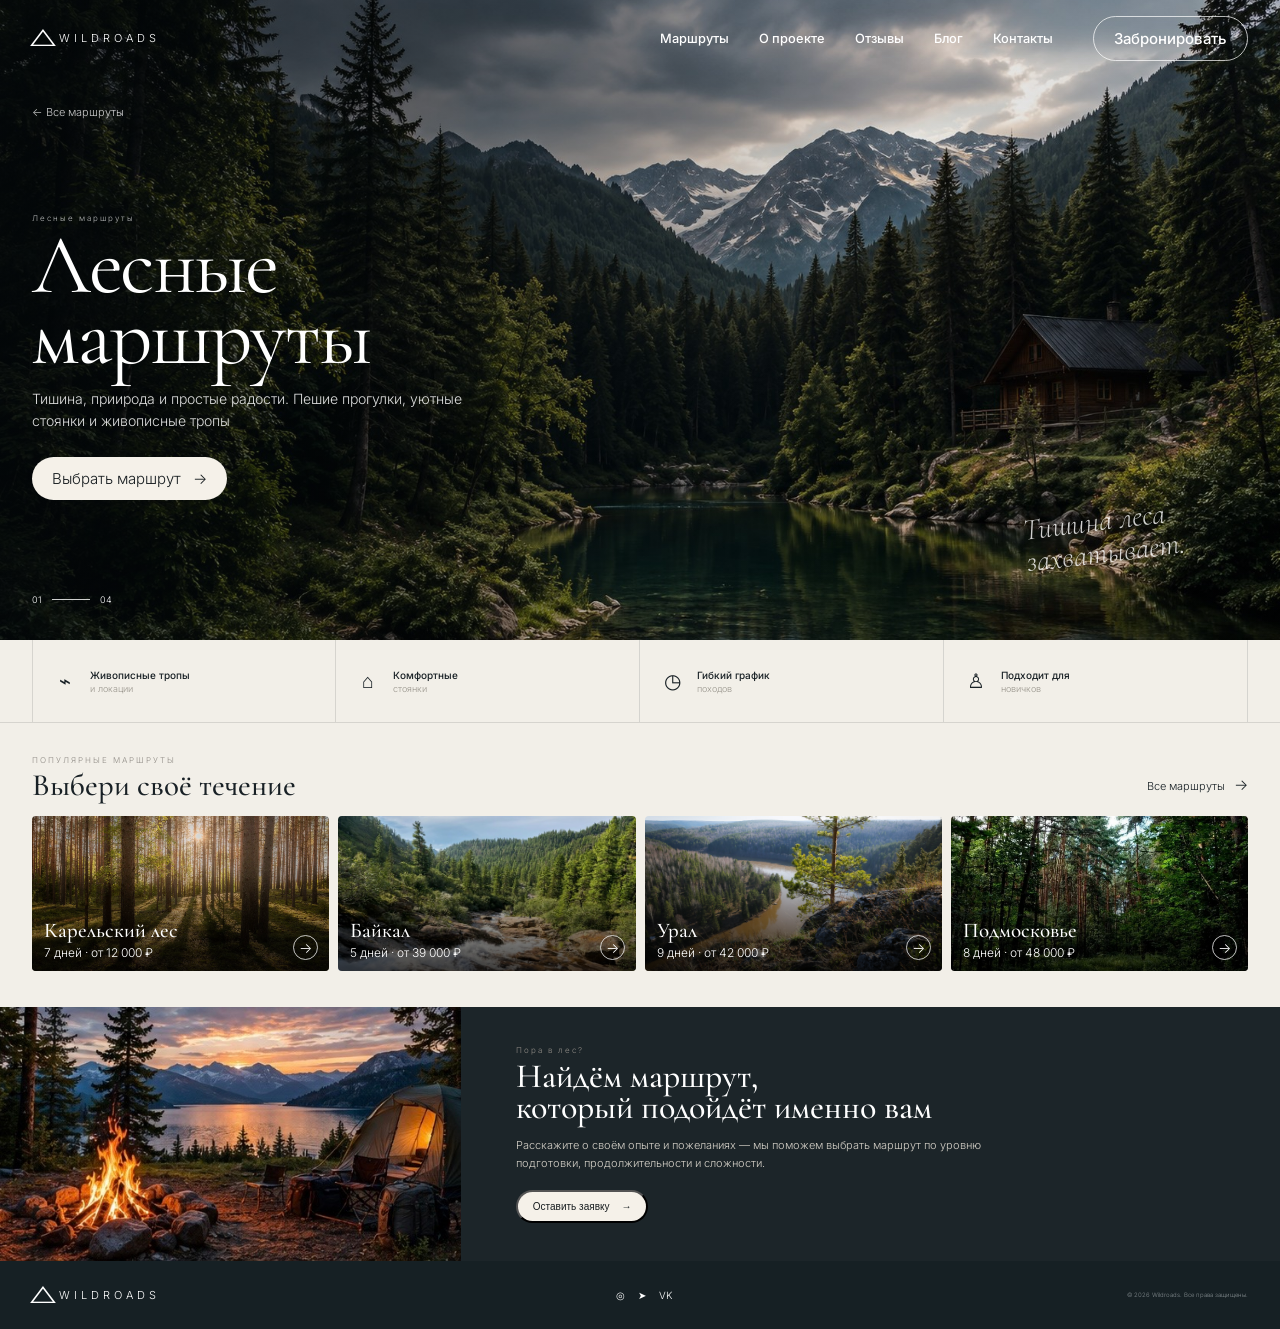
==== forest.html @ 6bbbd71a "Первый коммит" ====
<!DOCTYPE html>
<html lang="ru">
    <head>
        <meta charset="UTF-8">
        <meta name="viewport" content="width=device-width, initial-scale=1.0">
        <meta name="description" content="WILDROADS — Лесные маршруты.">
        <title>Лесные маршруты — WILDROADS</title>
        <link rel="preconnect" href="https://fonts.googleapis.com">
        <link rel="preconnect" href="https://fonts.gstatic.com" crossorigin>
        <link href="https://fonts.googleapis.com/css2?family=Cormorant+Garamond:wght@400;500;600&family=Inter:wght@300;400;500&display=swap" rel="stylesheet">
        <link rel="stylesheet" href="style.css">
        <link rel="stylesheet" href="route.css">
    </head>
    <body>
        <header class="header">
            <div class="container header__inner">
                <a href="index.html" class="logo"><span class="logo__mark">△</span><span>WILDROADS</span></a>
                <nav class="nav">
                    <a href="index.html#routes">Маршруты</a>
                    <a href="index.html#about">О проекте</a>
                    <a href="index.html#reviews">Отзывы</a>
                    <a href="index.html#blog">Блог</a>
                    <a href="index.html#contacts">Контакты</a>
                </nav>
                <a class="button button--outline header__button" href="#booking">Забронировать</a>
                <button class="menu-button" type="button" aria-label="Открыть меню">
                    <span></span>
                    <span></span>
                    <span></span>
                </button>
            </div>
        </header>
        <main>
            <section class="mountain-hero">
                <div class="forest-hero__image"></div>
                <div class="mountain-hero__overlay"></div>
                <div class="container mountain-hero__content">
                    <a class="mountain-back" href="index.html#routes">← Все маршруты </a>
                    <div class="mountain-hero__text">
                        <p class="label mountain-label">Лесные маршруты</p>
                        <h1>Лесные<br>маршруты</h1>
                        <p class="mountain-hero__lead">Тишина, приирода и простые радости. Пешие прогулки, уютные стоянки и живописные тропы</p>
                        <a class="button button--light" href="#routes">Выбрать маршрут<span>→</span></a>
                    </div>
                    <div class="mountain-hero__counter">
                        <span>01</span>
                        <i></i>
                        <span>04</span>
                    </div>
                    <div class="mountain-hero__quote">
                        Тишина леса<br>захватывает.
                    </div>
                </div>
            </section>
            <section class="mountain-advantages">
                <div class="container mountain-advantages__grid">
                    <div class="mountain-advantage">
                        <strong>⌁</strong>
                        <div>
                            <b>Живописные тропы</b>
                            <span>и локации</span>
                        </div>
                    </div>
                    <div class="mountain-advantage">
                        <strong>⌂</strong>
                        <div>
                            <b>Комфортные</b>
                            <span>стоянки</span>
                        </div>
                    </div>
                    <div class="mountain-advantage">
                        <strong>◷</strong>
                        <div>
                            <b>Гибкий график</b>
                            <span>походов</span>
                        </div>
                    </div>
                    <div class="mountain-advantage">
                        <strong>♙</strong>
                        <div>
                            <b>Подходит для</b>
                            <span>новичков</span>
                        </div>
                    </div>
                </div>
            </section>
            <section class="section mountain-routes" id="routes">
                <div class="container">
                    <div class="section-head">
                        <div>
                            <p class="label">ПОПУЛЯРНЫЕ МАРШРУТЫ</p>
                            <h2>Выбери своё течение</h2>
                        </div>
                        <a class="text-link" href="index.html#routes"> Все маршруты <span>→</span></a>
                    </div>
                    <div class="mountain-route-grid">
                        <article class="mountain-route-card">
                            <img src="images/kareliaforest.jpg" alt="Карельский лес">
                            <span class="mountain-route-card__shade"></span>
                            <div>
                                <h3>Карельский лес</h3>
                                <p>7 дней · от 12 000 ₽</p>
                            </div>
                            <span class="circle-arrow">→</span>
                        </article>
                        <article class="mountain-route-card">
                            <img src="images/baikal.jpg" alt="Байкал">
                            <span class="mountain-route-card__shade"></span>
                            <div>
                                <h3>Байкал</h3>
                                <p>5 дней · от 39 000 ₽</p>
                            </div>
                            <span class="circle-arrow">→</span>
                        </article>
                        <article class="mountain-route-card">
                            <img src="images/ural.jpg" alt="Урал">
                            <span class="mountain-route-card__shade"></span>
                            <div>
                                <h3>Урал</h3>
                                <p>9 дней · от 42 000 ₽</p>
                            </div>
                            <span class="circle-arrow">→</span>
                        </article>
                        <article class="mountain-route-card">
                            <img src="images/moscow.jpg" alt="Подмосковье">
                            <span class="mountain-route-card__shade"></span>
                            <div>
                                <h3>Подмосковье</h3>
                                <p>8 дней · от 48 000 ₽</p>
                            </div>
                            <span class="circle-arrow">→</span>
                        </article>
                    </div>
                </div>
            </section>
            <section class="mountain-cta" id="booking">
                <div class="mountain-cta__image"></div>
                <div class="mountain-cta__content">
                    <p class="label">Пора в лес?</p>
                    <h2>Найдём маршрут,<br>который подойдёт именно вам</h2>
                    <p>Расскажите о своём опыте и пожеланиях — мы поможем выбрать маршрут по уровню подготовки, продолжительности и сложности.</p>
                    <button class="button button--light" type="button" id="open-booking">Оставить заявку<span>→</span></button>
                </div>
            </section>
        </main>
        <div class="modal" id="general-modal">
            <div class="modal__content">
                <button class="modal__close" type="button" aria-label="Закрыть">×</button>
                <p class="label">ОСТАВИТЬ ЗАЯВКУ</p>
                <h2>Расскажите о своих планах</h2>
                <form id="general-form">
                    <label>
                        Ваше имя
                        <input
                            type="text"
                            name="name"
                            placeholder="Имя"
                            required
                        >
                    </label>
                    <label>
                        Телефон
                        <input
                            type="tel"
                            name="phone"
                            placeholder="+7 (___) ___-__-__"
                            required
                        >
                    </label>
                    <label>
                        Маршрут
                        <select name="route" required>
                            <option value="">Выберите маршрут</option>
                            <option value="Карельский лес">Карельский лес</option>
                            <option value="Байкал">Байкал</option>
                            <option value="Урал">Урал</option>
                            <option value="Подмосковье">Подмосковье</option>
                        </select>
                    </label>
                    <button class="button button--dark" type="submit">Отправить заявку<span>→</span></button>
                </form>
            </div>
        </div>
        <div class="modal" id="route-modal">
            <div class="modal__content">
                <button class="modal__close" type="button" aria-label="Закрыть">×</button>
                <p class="label">ЗАЯВКА НА МАРШРУТ</p>
                <h2 id="route-form-title">Карельский лес</h2>
                <form id="route-form">
                    <input type="hidden" name="route" id="route-value">
                    <label>
                        Ваше имя
                        <input
                            type="text"
                            name="name"
                            placeholder="Имя"
                            required
                        >
                    </label>
                    <label>
                        Телефон
                        <input
                            type="tel"
                            name="phone"
                            placeholder="+7 (___) ___-__-__"
                            required
                        >
                    </label>
                    <button class="button button--dark" type="submit">Отправить заявку<span>→</span></button>
                </form>
            </div>
        </div>
        <footer class="footer" id="contacts">
            <div class="container footer__inner">
                <a href="index.html#top" class="logo"><span class="logo__mark">△</span><span>WILDROADS</span></a>
                <div class="socials">
                    <span>◎</span>
                    <span>➤</span>
                    <span>VK</span>
                </div>
                <small>© 2026 Wildroads. Все права защищены.</small>
            </div>
        </footer>
        <script src="script.js"></script>
    </body>
</html>
---- style.css ----
:root{
    --ink: #182025;
    --cream: #f2efe8;
    --white: #f7f4ed;
    --muted: #9a968d;
    --line: rgba(255,255,255,.17);
    --dark-line: rgba(24,32,37,.13);
    --container: 1600px;
}
*{box-sizing: border-box}
html{
    scroll-behavior: smooth;
}
body{
    margin:0;
    background:#101416;
    color: var(--ink);
    font-family: "Inter", sans-serif;
    font-weight: 300;
    max-width: 1800px;
    opacity: 0;
    transition: opacity 0.3s ease;
}
body.page-loaded{
    opacity: 1;
}
body.page-leaving {
    opacity: 0;
}
a{
    text-decoration: none; 
    color: inherit;
}
img{
    display: block; 
    width: 100%;
}
.container{
    width: min(calc(100% - 64px), var(--container)); 
    margin: auto
}
.header{
    position: absolute;
    z-index: 5;
    top: 0; left: 0; right: 0;
    color: #fff;
}
.header__inner{
    min-height: 76px;
    display: flex;
    align-items: center;
    gap: 40px;
}
.logo{
    display: flex;
    align-items: center;
    gap: 10px;
    color: #fff;
    font-size: 11px;
    letter-spacing: 4px;
    white-space: nowrap;
}
.logo__mark{
    font-size: 22px;
    letter-spacing: -5px;
    transform: scaleX(1.3);
}
.nav{
    display: flex; 
    gap: 30px; 
    margin-left: auto
}
.nav a{
    font-size: clamp(11px, 1vw, 14px); 
    transition: opacity .2s; 
    font-weight: 500;
}
.nav a:hover:hover{
    opacity: .65
}
.button{
    display: inline-flex;
    align-items: center;
    justify-content: center;
    gap: 12px;
    border-radius: 30px;
    padding: 12px 20px;
    font-size: 15px;
    transition: transform .2s, background .2s;
}
.button:hover{
    transform: translateY(-2px)
}
.button--outline{
    border: 1px solid rgba(255,255,255,.7); 
    color: #fff; 
    font-weight: 500;
}
.button--light{
    background: #f5f1e9; 
    color: #171d20
}
.menu-button{
    display: none; 
    background: none; 
    border: 0; 
    padding: 8px
}
.menu-button span{
    display: block; 
    width: 18px; 
    height: 1px; 
    background: #fff; 
    margin: 4px
}
.hero{
    position: relative;
    min-height: 640px;
    color: #fff;
    overflow: hidden;
}
.hero__image{
    position: absolute; inset: 0;
    background:url("images/hero.jpg") center/cover no-repeat;
    transform: scale(1.01);
}
.hero__overlay{
    position: absolute; inset: 0;
    background: linear-gradient(90deg,rgba(4,9,12,.6),rgba(4,9,12,.05) 68%,rgba(4,9,12,.12));
}
.hero__content{
    position: relative;
    z-index: 1;
    min-height: 640px;
    padding-top: 190px;
    padding-bottom: 35px;
    display: flex;
    flex-direction: column;
    align-items: flex-start;
}
.eyebrow{
    font-size: 8px; 
    letter-spacing: 4px; 
    opacity: .7; 
    margin: 0 0 18px
}
.hero h1{
    margin: 0 0 16px;
    font-family: "Cormorant Garamond", serif;
    font-size: clamp(54px,5.5vw,84px);
    font-weight: 400;
    line-height: .84;
    letter-spacing: -2px;
}
.hero__lead{
    font-size: clamp(12px, 1.1vw, 16px); 
    line-height: 1.55; 
    margin: 0 0 25px
}
.hero__counter{
    display: flex;
    align-items: center; 
    gap: 10px; 
    margin-top: auto; 
    font-size: 9px
}
.hero__counter i{
    width: 38px; 
    height: 1px; 
    background: #fff; 
    display: block; 
    opacity: .8
}
.hero__quote{
    position: absolute;
    right: 65px;
    bottom: 72px;
    font-family: "Cormorant Garamond", serif;
    font-size: 30px;
    font-style: italic;
    opacity: .8;
    transform: rotate(-7deg);
}
.section{
    background: var(--cream); 
    padding: 24px 0 25px
}
.section-head{
    display: flex; 
    align-items: flex-end; 
    justify-content: space-between; 
    margin-bottom: 17px
}
.label{
    margin: 0 0 7px; 
    color: #918d87; 
    font-size: 8px; 
    letter-spacing: 2px
}
h2{
    font-family: "Cormorant Garamond", serif; 
    font-size:31px; 
    line-height: .88; 
    font-weight: 500; 
    margin: 0
}
.text-link{
    font-size: 11px;
    padding-bottom: 5px
}
.text-link span{
    font-size: 15px; 
    margin-left: 6px
}
.route-grid{
    display: grid; 
    grid-template-columns: repeat(4,1fr); 
    gap: 9px
}
.route-card{
    position: relative;
    min-height: 130px;
    overflow: hidden;
    border-radius: 4px;
    color: #fff;
}
.route-card img{
    position: absolute; 
    inset: 0; 
    height: 100%; 
    object-fit: cover
}
.route-card__shade{
    position: absolute; 
    inset: 0; 
    background: linear-gradient(0deg,rgba(0,0,0,.72), transparent 65%)
}
.route-card>div{
    position: absolute; 
    left: 12px; 
    bottom: 11px
}
.route-card h3{
    font-family: "Cormorant Garamond", serif; 
    font-size: clamp(14px, 2vw, 20px); 
    font-weight: 500; 
    margin: 0 0 2px
}
.route-card p{
    font-size: 12px; 
    margin: 0
}
.circle-arrow{
    position: absolute; 
    right: 11px; 
    bottom: 11px;
    width: 25px; 
    height: 25px; 
    border: 1px solid rgba(255,255,255,.75);
    border-radius: 50%;
    display: grid; 
    place-items: center; 
    font-size:14px;
}
.route-card:hover .circle-arrow{
    background: #fff; 
    color: #1c2528
}
.about{
    display: grid;
    grid-template-columns: 29% 39% 32%;
    min-height: 205px;
    color: #fff;
    background: #1c2529;
}
.about__image{
    background:url("images/about.jpg") center/cover
}
.about__content{
    padding: 31px 44px
}
.about__content h2{
    color: #fff; 
    margin-bottom: 13px
}
.about__content>p:not(.label){
    font-size: 11px; 
    line-height: 1.55; 
    color: #d4d0c7; 
    margin: 0 10px 14px 0; 
    max-width: 430px
}
.about__content .button{
    padding: 8px 14px; 
    font-size: 10px
}
.stats{
    border-left: 1px solid var(--line); 
    padding: 30px 38px; 
    display: flex; 
    flex-direction: column; 
    justify-content: center; 
    gap: 18px
}
.stats>div{
    display: grid; 
    grid-template-columns: 26px 1fr; 
    column-gap: 5px; 
    align-items: center
}
.stats strong{
    font-size: 22px; 
    font-weight: 300; 
    grid-row: span 2
}
.stats b{
    font-family: "Cormorant Garamond", serif; 
    font-size:22px; 
    font-weight:400
}
.stats span{
    font-size: 9px; 
    color: #aaaeb0
}
.reviews{
    padding: 18px 0 22px
}
.section-head--reviews{
    max-width: 1200px; 
    margin: auto; 
    margin-bottom: 12px
}
.reviews-grid{
    display: grid; 
    grid-template-columns: repeat(3,1fr); 
    gap: 18px; 
    max-width: 1200px; 
    margin: auto;
}
.review{
    display: flex; 
    gap: 11px; 
    padding: 8px 7px
}
.review img{
    width: 35px; 
    height: 35px; 
    border-radius: 50%; 
    object-fit: cover
}
.review h3{
    font-size: 14px; 
    margin: 0 0 2px; 
    font-weight: 500
}
.review span{
    font-size: 11px; 
    color: #aaa59d
}
.review p{
    font-size: 12px; 
    line-height: 1.45; 
    margin: 7px 0 0; 
    color: #55534e
}
.footer{
    background: #162024; 
    color: #fff
}
.footer__inner{
    min-height: 68px; 
    display: flex; 
    align-items: center; 
    gap: 35px; 
    justify-content: space-between
}
.socials{
    display: flex; 
    gap: 13px; 
    font-size: 10px
}
.footer small{
    font-size: 6px; 
    color: #858d90; 
    white-space: nowrap
}
@media(max-width:900px){
    .container{
        width: min(calc(100% - 44px),700px)
    }
    .header__inner{
        gap: 18px
    }
    .nav{
        gap: 15px
    }
    .header__button{
        display: none
    }
    .hero{
        min-height: 590px
    }
    .hero__content{
        min-height: 590px; 
        padding-top: 140px
    }
    .hero h1{
        font-size: clamp(48px,8vw,70px)
    }
    .route-grid{
        grid-template-columns: repeat(2,1fr)
    }
    .about{
        grid-template-columns: 1fr 1fr
    }
    .about__image{
        min-height: 230px
    }
    .about__content{
        padding: 30px
    }
    .stats{
        grid-column: 1/-1; 
        border-left: 0; 
        border-top: 1px solid var(--line); 
        flex-direction: row; 
        justify-content: space-around
    }
}
@media(max-width:600px){
    .container{
        width: calc(100% - 30px)
    }
    .nav,
    .header__button {
        display: none;
    }
    .menu-button {
        display: block;
        margin-left: auto;
        position: relative;
        z-index: 1001;
        cursor: pointer;
    }
    .nav.nav--open {
        position: absolute;
        top: 60px;
        left: 15px;
        right: 15px;
        display: flex;
        flex-direction: column;
        gap: 0;
        padding: 10px;
        background: rgba(22, 32, 36, .97);
        border: 1px solid rgba(255, 255, 255, .15);
        border-radius: 12px;
        z-index: 1000;
    }
    .nav.nav--open a {
        padding: 12px;
        font-size: 12px;
    }
    .header__inner{
        min-height: 60px
    }
    .hero{
        min-height: 520px
    }
    .hero__content{
        min-height: 520px; 
        padding-top: 120px
    }
    .hero h1{
        font-size: clamp(48px,14vw,66px); 
        letter-spacing: -1.5px
    }
    .hero__lead{
        font-size: 9px; 
        max-width: 230px
    }
    .hero__quote{
        display: none
    }
    .route-grid{
        grid-template-columns: 1fr; 
        gap: 7px
    }
    .section{
        padding: 20px 0
    }
    .section-head{
        align-items: flex-end
    }
    h2{
        font-size: 29px
    }
    .route-card{
        min-height: 72px
    }
    .route-card>div{
        left: 12px; 
        bottom: 9px
    }
    .route-card h3{
        font-size: 16px
    }
    .route-card p{
        font-size: 6px
    }
    .circle-arrow{
        width: 24px; 
        height: 24px; 
        right: 10px; 
        bottom: 9px
    }
    .about{
        grid-template-columns: 1fr
    }
    .about__image{
        min-height: 220px
    }
    .about__content{
        padding: 28px 22px
    }
    .stats{
        grid-column: auto; 
        display: grid; 
        grid-template-columns: repeat(3,1fr); 
        gap: 8px; 
        padding: 22px 14px
    }
    .stats>div{
        grid-template-columns: 1fr; 
        display: flex; 
        flex-direction: column; 
        align-items: flex-start
    }
    .stats strong{
        font-size: 17px
    }
    .stats b{
        font-size: 20px
    }
    .reviews-grid{
        grid-template-columns: 1fr; gap: 2px
    }
    .review{
        padding: 7px 0
    }
    .review p{
        max-width: 250px
    }
    .footer__inner{
        min-height: 100px; 
        display: grid; 
        grid-template-columns: 1fr auto; 
        gap: 15px; 
        padding: 18px 0
    }
    .footer small{
        font-size: 5px
    }
}

.route-page{
    min-height: 100vh; 
    position: relative; 
    color: #fff; 
    display: flex; 
    overflow: hidden
}
.route-page__bg{
    position: absolute; 
    inset: 0; 
    background-position: center; 
    background-size: cover
}
.route-page__overlay{
    position: absolute; 
    inset: 0; 
    background: linear-gradient(90deg,rgba(5,10,12,.72),rgba(5,10,12,.18))
}
.route-page__inner{
    position: relative; 
    z-index: 1; 
    padding-top: 60px; 
    display: flex; 
    flex-direction: column; 
    align-items: flex-start
}
.back{
    font-size: 11px; 
    margin-bottom: auto; 
    opacity: .8
}
.route-page h1{
    font: 500 clamp(55px,8vw,100px)/.85 "Cormorant Garamond", serif; 
    margin: 0 0 18px; 
    letter-spacing: -2px
}
.route-meta{
    font-size: 12px;
    margin: 0 0 22px
}
.route-desc{
    max-width: 480px; 
    font-size: 13px; 
    line-height: 1.7; 
    margin: 0 0 28px
}
---- route.css ----
.mountain-hero {
    position: relative;
    min-height: 640px;
    overflow: hidden;
    color: #fff;
}
.forest-hero__image{
    position: absolute;
    inset: 0;
    background:
        url("images/forest_hero.jpg")
        center / cover no-repeat;
    transform: scale(1.01);
}
.aurora-hero__image{
    position: absolute;
    inset: 0;
    background:
        url("images/aurora_hero.jpg")
        center / cover no-repeat;
    transform: scale(1.01);
}
.sea-hero__image{
    position: absolute;
    inset: 0;
    background:
        url("images/sea_hero.jpg")
        center / cover no-repeat;
    transform: scale(1.01);
}
.mountain-hero__image {
    position: absolute;
    inset: 0;
    background:
        url("images/mountain.jpg")
        center / cover no-repeat;
    transform: scale(1.01);
}
.mountain-hero__overlay {
    position: absolute;
    inset: 0;
    background:
        linear-gradient(
            90deg,
            rgba(4, 9, 12, .64),
            rgba(4, 9, 12, .08) 70%,
            rgba(4, 9, 12, .16)
        );
}
.mountain-hero__content {
    position: relative;
    z-index: 1;
    min-height: 640px;
    padding-top: 105px;
    padding-bottom: 35px;
    display: flex;
    flex-direction: column;
    align-items: flex-start;
}
.mountain-back {
    margin-bottom: auto;
    color: rgba(255, 255, 255, .78);
    font-size: 11px;
    transition: opacity .2s;
}
.mountain-back:hover {
    opacity: .65;
}
.mountain-hero__text {
    max-width: 510px;
}
.mountain-label {
    color: rgba(255, 255, 255, .7);
}
.mountain-hero h1 {
    margin: 0 0 17px;
    font-family: "Cormorant Garamond", serif;
    font-size: clamp(55px, 7vw, 84px);
    font-weight: 400;
    line-height: .84;
    letter-spacing: -2px;
}
.mountain-hero__lead {
    max-width: 430px;
    margin: 0 0 25px;
    color: rgba(255, 255, 255, .86);
    font-size: clamp(12px, 1.1vw, 16px);
    line-height: 1.55;
}
.mountain-hero__counter {
    display: flex;
    align-items: center;
    gap: 10px;
    margin-top: auto;
    font-size: 9px;
}
.mountain-hero__counter i {
    width: 38px;
    height: 1px;
    display: block;
    background: #fff;
    opacity: .8;
}
.mountain-hero__quote {
    position: absolute;
    right: 65px;
    bottom: 72px;
    font-family: "Cormorant Garamond", serif;
    font-size: 30px;
    font-style: italic;
    line-height: 1.05;
    opacity: .8;
    transform: rotate(-7deg);
}
.mountain-advantages {
    background: var(--cream);
    border-bottom: 1px solid var(--dark-line);
}
.mountain-advantages__grid {
    display: grid;
    grid-template-columns: repeat(4, 1fr);
}
.mountain-advantage {
    min-height: 82px;
    display: flex;
    align-items: center;
    gap: 13px;
    padding: 14px 20px;
    border-right: 1px solid var(--dark-line);
}
.mountain-advantage:first-child {
    border-left: 1px solid var(--dark-line);
}
.mountain-advantage > strong {
    width: 24px;
    font-size: 20px;
    font-weight: 300;
    text-align: center;
}
.mountain-advantage b,
.mountain-advantage span {
    display: block;
}
.mountain-advantage b {
    font-size: 10px;
    font-weight: 500;
}
.mountain-advantage span {
    margin-top: 2px;
    color: var(--muted);
    font-size: 9px;
}
.mountain-routes {
    padding-top: 32px;
    padding-bottom: 36px;
}
.mountain-route-grid {
    display: grid;
    grid-template-columns: repeat(4, 1fr);
    gap: 9px;
}
.mountain-route-card {
    position: relative;
    min-height: 155px;
    overflow: hidden;
    border-radius: 4px;
    color: #fff;
}
.mountain-route-card img {
    position: absolute;
    inset: 0;
    width: 100%;
    height: 100%;
    object-fit: cover;
    transition: transform .45s ease;
}
.mountain-route-card:hover img {
    transform: scale(1.04);
}
.mountain-route-card__shade {
    position: absolute;
    inset: 0;
    background:
        linear-gradient(
            0deg,
            rgba(0, 0, 0, .74),
            transparent 67%
        );
}
.mountain-route-card > div {
    position: absolute;
    left: 12px;
    bottom: 11px;
}
.mountain-route-card h3 {
    margin: 0 0 2px;
    font-family: "Cormorant Garamond", serif;
    font-size: clamp(15px, 2vw, 21px);
    font-weight: 500;
}
.mountain-route-card p {
    margin: 0;
    font-size: 12px;
}
.mountain-route-card .circle-arrow {
    transition:
        background .2s,
        color .2s;
}
.mountain-route-card:hover .circle-arrow {
    background: #fff;
    color: #1c2528;
}
.mountain-cta {
    display: grid;
    grid-template-columns: 36% 64%;
    min-height: 250px;
    color: #fff;
    background: #1c2529;
}
.mountain-cta__image {
    min-height: 250px;
    background:
        url("images/about.jpg")
        center / cover no-repeat;
}
.sea-cta__image {
    min-height: 250px;
    background:
        url("images/about.jpg")
        center / cover no-repeat;
}
.forest-cta__image {
    min-height: 250px;
    background:
        url("images/about.jpg")
        center / cover no-repeat;
}
.aurora-cta__image {
    min-height: 250px;
    background:
        url("images/about.jpg")
        center / cover no-repeat;
}
.mountain-cta__content {
    padding: 38px 55px;
}
.mountain-cta__content h2 {
    margin-bottom: 14px;
    color: #fff;
    font-size: 34px;
    line-height: .9;
}
.mountain-cta__content > p:not(.label) {
    max-width: 500px;
    margin: 0 0 18px;
    color: #d4d0c7;
    font-size: 11px;
    line-height: 1.55;
}
.mountain-cta__content .button {
    padding: 9px 15px;
    font-size: 10px;
}
@media (max-width: 900px) {
    .mountain-hero {
        min-height: 590px;
    }
    .mountain-hero__content {
        min-height: 590px;
        padding-top: 95px;
    }
    .mountain-hero h1 {
        font-size: clamp(48px, 8vw, 70px);
    }
    .mountain-advantages__grid {
        grid-template-columns: repeat(2, 1fr);
    }
    .mountain-advantage:nth-child(3) {
        border-left: 1px solid var(--dark-line);
    }
    .mountain-route-grid {
        grid-template-columns: repeat(2, 1fr);
    }
    .mountain-route-card {
        min-height: 180px;
    }
    .mountain-cta {
        grid-template-columns: 1fr 1fr;
    }
    .mountain-cta__content {
        padding: 30px;
    }
}
@media (max-width: 600px) {
    .mountain-hero {
        min-height: 520px;
    }
    .mountain-hero__content {
        min-height: 520px;
        padding-top: 90px;
    }
    .mountain-hero h1 {
        font-size: clamp(48px, 14vw, 66px);
        letter-spacing: -1.5px;
    }
    .mountain-hero__lead {
        max-width: 260px;
        font-size: 9px;
    }
    .mountain-hero__quote {
        display: none;
    }
    .mountain-advantages__grid {
        grid-template-columns: 1fr 1fr;
    }
    .mountain-advantage {
        min-height: 70px;
        padding: 10px 8px;
        gap: 8px;
    }
    .mountain-advantage > strong {
        font-size: 16px;
    }
    .mountain-advantage b,
    .mountain-advantage span {
        font-size: 8px;
    }
    .mountain-routes {
        padding-top: 20px;
        padding-bottom: 20px;
    }
    .mountain-route-grid {
        grid-template-columns: 1fr;
        gap: 7px;
    }
    .mountain-route-card {
        min-height: 100px;
    }
    .mountain-route-card h3 {
        font-size: 16px;
    }
    .mountain-route-card p {
        font-size: 8px;
    }
    .mountain-cta {
        grid-template-columns: 1fr;
    }
    .mountain-cta__image {
        min-height: 220px;
    }
    .mountain-cta__content {
        padding: 28px 22px;
    }
    .mountain-cta__content h2 {
        font-size: 29px;
    }
    .modal {
        padding: 15px;
    }
    .modal__content {
        padding: 30px 22px;
    }
    .modal__content h2 {
        font-size: 32px;
    }
}
@media (max-width: 390px) {
    .mountain-advantages__grid {
        grid-template-columns: 1fr;
    }
    .mountain-advantage,
    .mountain-advantage:nth-child(3) {
        border-left: 0;
    }
    .mountain-advantage {
        border-right: 0;
        border-bottom: 1px solid var(--dark-line);
    }
}
.modal {
    position: fixed;
    inset: 0;
    z-index: 1000;
    display: none;
    align-items: center;
    justify-content: center;
    padding: 20px;
    background: rgba(8, 13, 15, .65);
    backdrop-filter: blur(8px);
}
.modal.is-open {
    display: flex;
}
.modal__content {
    position: relative;
    width: min(100%, 470px);
    padding: 40px;
    border-radius: 8px;
    background: var(--cream);
    color: var(--dark);
    box-shadow: 0 25px 80px rgba(0, 0, 0, .3);
}
.modal__close {
    position: absolute;
    top: 14px;
    right: 16px;
    width: 32px;
    height: 32px;
    border: 0;
    background: transparent;
    color: var(--dark);
    font-size: 25px;
    line-height: 1;
    cursor: pointer;
}
.modal__content h2 {
    margin: 8px 0 25px;
    font-family: "Cormorant Garamond", serif;
    font-size: 38px;
    font-weight: 400;
    line-height: .95;
}
.modal__content form {
    display: flex;
    flex-direction: column;
    gap: 14px;
}
.modal__content label {
    display: flex;
    flex-direction: column;
    gap: 6px;
    font-size: 10px;
    font-weight: 500;
}
.modal__content input,
.modal__content select {
    width: 100%;
    min-height: 42px;
    padding: 10px 13px;
    border: 1px solid rgba(28, 37, 41, .2);
    border-radius: 4px;
    outline: none;
    background: #fff;
    color: var(--dark);
    font-family: "Inter", sans-serif;
    font-size: 11px;
}
.modal__content input:focus,
.modal__content select:focus {
    border-color: var(--dark);

}
.modal__content .button {
    margin-top: 7px;
    border: 0;
    cursor: pointer;
}
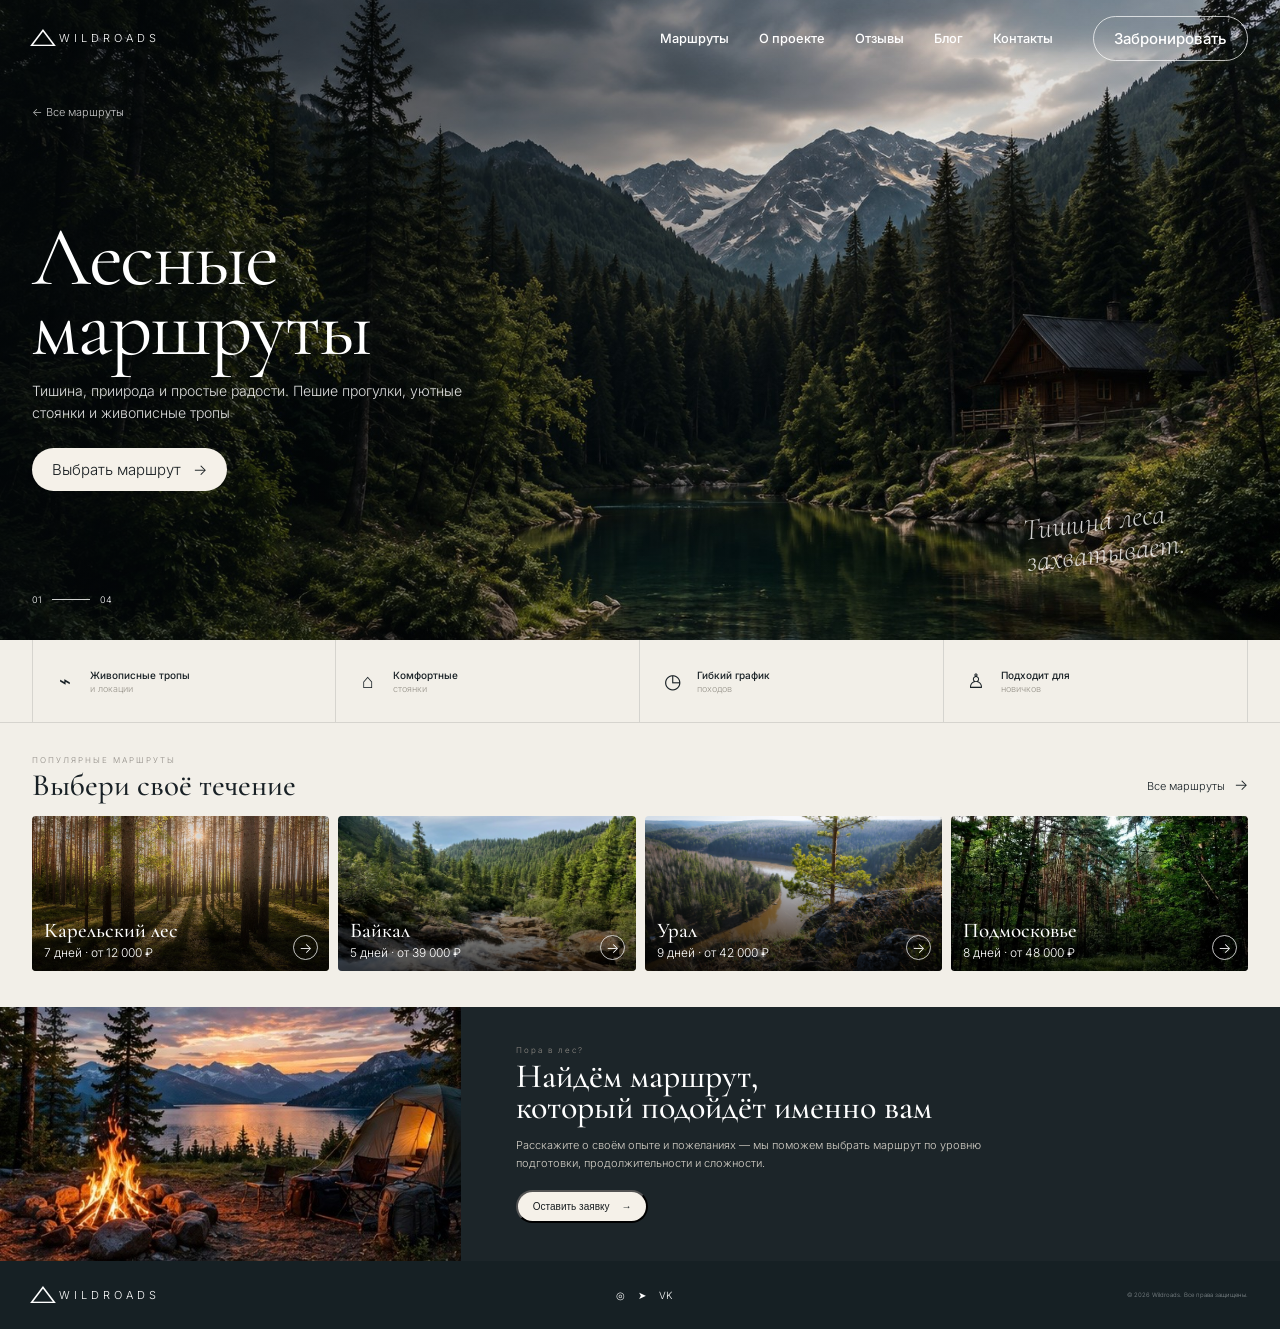
==== commit 58f6b0b0: "Исправление hero" ====
--- a/forest.html
+++ b/forest.html
@@ -37,7 +37,6 @@
                 <div class="container mountain-hero__content">
                     <a class="mountain-back" href="index.html#routes">← Все маршруты </a>
                     <div class="mountain-hero__text">
-                        <p class="label mountain-label">Лесные маршруты</p>
                         <h1>Лесные<br>маршруты</h1>
                         <p class="mountain-hero__lead">Тишина, приирода и простые радости. Пешие прогулки, уютные стоянки и живописные тропы</p>
                         <a class="button button--light" href="#routes">Выбрать маршрут<span>→</span></a>
--- a/style.css
+++ b/style.css
@@ -37,7 +37,7 @@
 }
 .container{
     width: min(calc(100% - 64px), var(--container)); 
-    margin: auto
+    margin: auto;
 }
 .header{
     position: absolute;
@@ -68,7 +68,7 @@
 .nav{
     display: flex; 
     gap: 30px; 
-    margin-left: auto
+    margin-left: auto;
 }
 .nav a{
     font-size: clamp(11px, 1vw, 14px); 
@@ -76,7 +76,7 @@
     font-weight: 500;
 }
 .nav a:hover:hover{
-    opacity: .65
+    opacity: .65;
 }
 .button{
     display: inline-flex;
@@ -89,7 +89,7 @@
     transition: transform .2s, background .2s;
 }
 .button:hover{
-    transform: translateY(-2px)
+    transform: translateY(-2px);
 }
 .button--outline{
     border: 1px solid rgba(255,255,255,.7); 
@@ -97,21 +97,21 @@
     font-weight: 500;
 }
 .button--light{
-    background: #f5f1e9; 
-    color: #171d20
+    background: #f5f1e9;
+    color: #171d20;
 }
 .menu-button{
     display: none; 
     background: none; 
     border: 0; 
-    padding: 8px
+    padding: 8px;
 }
 .menu-button span{
     display: block; 
     width: 18px; 
     height: 1px; 
     background: #fff; 
-    margin: 4px
+    margin: 4px;
 }
 .hero{
     position: relative;
@@ -142,7 +142,7 @@
     font-size: 8px; 
     letter-spacing: 4px; 
     opacity: .7; 
-    margin: 0 0 18px
+    margin: 0 0 18px;
 }
 .hero h1{
     margin: 0 0 16px;
@@ -155,21 +155,21 @@
 .hero__lead{
     font-size: clamp(12px, 1.1vw, 16px); 
     line-height: 1.55; 
-    margin: 0 0 25px
+    margin: 0 0 25px;
 }
 .hero__counter{
     display: flex;
     align-items: center; 
     gap: 10px; 
     margin-top: auto; 
-    font-size: 9px
+    font-size: 9px;
 }
 .hero__counter i{
     width: 38px; 
     height: 1px; 
     background: #fff; 
     display: block; 
-    opacity: .8
+    opacity: .8;
 }
 .hero__quote{
     position: absolute;
@@ -183,39 +183,39 @@
 }
 .section{
     background: var(--cream); 
-    padding: 24px 0 25px
+    padding: 24px 0 25px;
 }
 .section-head{
     display: flex; 
     align-items: flex-end; 
     justify-content: space-between; 
-    margin-bottom: 17px
+    margin-bottom: 17px;
 }
 .label{
     margin: 0 0 7px; 
     color: #918d87; 
     font-size: 8px; 
-    letter-spacing: 2px
+    letter-spacing: 2px;
 }
 h2{
     font-family: "Cormorant Garamond", serif; 
     font-size:31px; 
     line-height: .88; 
-    font-weight: 500; 
-    margin: 0
+    font-weight: 500;
+    margin: 0;
 }
 .text-link{
     font-size: 11px;
-    padding-bottom: 5px
+    padding-bottom: 5px;
 }
 .text-link span{
     font-size: 15px; 
-    margin-left: 6px
+    margin-left: 6px;
 }
 .route-grid{
     display: grid; 
     grid-template-columns: repeat(4,1fr); 
-    gap: 9px
+    gap: 9px;
 }
 .route-card{
     position: relative;
@@ -228,27 +228,27 @@
     position: absolute; 
     inset: 0; 
     height: 100%; 
-    object-fit: cover
+    object-fit: cover;
 }
 .route-card__shade{
     position: absolute; 
     inset: 0; 
-    background: linear-gradient(0deg,rgba(0,0,0,.72), transparent 65%)
+    background: linear-gradient(0deg,rgba(0,0,0,.72), transparent 65%);
 }
 .route-card>div{
     position: absolute; 
     left: 12px; 
-    bottom: 11px
+    bottom: 11px;
 }
 .route-card h3{
     font-family: "Cormorant Garamond", serif; 
     font-size: clamp(14px, 2vw, 20px); 
     font-weight: 500; 
-    margin: 0 0 2px
+    margin: 0 0 2px;
 }
 .route-card p{
     font-size: 12px; 
-    margin: 0
+    margin: 0;
 }
 .circle-arrow{
     position: absolute; 
@@ -264,7 +264,7 @@
 }
 .route-card:hover .circle-arrow{
     background: #fff; 
-    color: #1c2528
+    color: #1c2528;;
 }
 .about{
     display: grid;
@@ -274,25 +274,25 @@
     background: #1c2529;
 }
 .about__image{
-    background:url("images/about.jpg") center/cover
+    background:url("images/about.jpg") center/cover;
 }
 .about__content{
-    padding: 31px 44px
+    padding: 31px 44px;
 }
 .about__content h2{
     color: #fff; 
-    margin-bottom: 13px
+    margin-bottom: 13px;
 }
 .about__content>p:not(.label){
     font-size: 11px; 
     line-height: 1.55; 
     color: #d4d0c7; 
     margin: 0 10px 14px 0; 
-    max-width: 430px
+    max-width: 430px;
 }
 .about__content .button{
     padding: 8px 14px; 
-    font-size: 10px
+    font-size: 10px;
 }
 .stats{
     border-left: 1px solid var(--line); 
@@ -300,27 +300,27 @@
     display: flex; 
     flex-direction: column; 
     justify-content: center; 
-    gap: 18px
+    gap: 18px;
 }
 .stats>div{
     display: grid; 
     grid-template-columns: 26px 1fr; 
     column-gap: 5px; 
-    align-items: center
+    align-items: center;
 }
 .stats strong{
     font-size: 22px; 
     font-weight: 300; 
-    grid-row: span 2
+    grid-row: span 2;
 }
 .stats b{
     font-family: "Cormorant Garamond", serif; 
     font-size:22px; 
-    font-weight:400
+    font-weight:400;
 }
 .stats span{
     font-size: 9px; 
-    color: #aaaeb0
+    color: #aaaeb0;
 }
 .reviews{
     padding: 18px 0 22px
@@ -328,7 +328,7 @@
 .section-head--reviews{
     max-width: 1200px; 
     margin: auto; 
-    margin-bottom: 12px
+    margin-bottom: 12px;
 }
 .reviews-grid{
     display: grid; 
@@ -340,96 +340,96 @@
 .review{
     display: flex; 
     gap: 11px; 
-    padding: 8px 7px
+    padding: 8px 7px;
 }
 .review img{
     width: 35px; 
     height: 35px; 
     border-radius: 50%; 
-    object-fit: cover
+    object-fit: cover;
 }
 .review h3{
     font-size: 14px; 
     margin: 0 0 2px; 
-    font-weight: 500
+    font-weight: 500;
 }
 .review span{
     font-size: 11px; 
-    color: #aaa59d
+    color: #aaa59d;
 }
 .review p{
     font-size: 12px; 
     line-height: 1.45; 
     margin: 7px 0 0; 
-    color: #55534e
+    color: #55534e;
 }
 .footer{
     background: #162024; 
-    color: #fff
+    color: #fff;
 }
 .footer__inner{
     min-height: 68px; 
     display: flex; 
     align-items: center; 
     gap: 35px; 
-    justify-content: space-between
+    justify-content: space-between;
 }
 .socials{
     display: flex; 
     gap: 13px; 
-    font-size: 10px
+    font-size: 10px;
 }
 .footer small{
     font-size: 6px; 
     color: #858d90; 
-    white-space: nowrap
+    white-space: nowrap;
 }
 @media(max-width:900px){
     .container{
-        width: min(calc(100% - 44px),700px)
+        width: min(calc(100% - 44px),700px);
     }
     .header__inner{
-        gap: 18px
+        gap: 18px;
     }
     .nav{
-        gap: 15px
+        gap: 15px;
     }
     .header__button{
-        display: none
+        display: none;
     }
     .hero{
-        min-height: 590px
+        min-height: 590px;
     }
     .hero__content{
         min-height: 590px; 
-        padding-top: 140px
+        padding-top: 140px;
     }
     .hero h1{
-        font-size: clamp(48px,8vw,70px)
+        font-size: clamp(48px,8vw,70px);
     }
     .route-grid{
-        grid-template-columns: repeat(2,1fr)
+        grid-template-columns: repeat(2,1fr);
     }
     .about{
-        grid-template-columns: 1fr 1fr
+        grid-template-columns: 1fr 1fr;
     }
     .about__image{
-        min-height: 230px
+        min-height: 230px;
     }
     .about__content{
-        padding: 30px
+        padding: 30px;
     }
     .stats{
         grid-column: 1/-1; 
         border-left: 0; 
         border-top: 1px solid var(--line); 
         flex-direction: row; 
-        justify-content: space-around
+        justify-content: space-around;
     }
 }
 @media(max-width:600px){
     .container{
-        width: calc(100% - 30px)
+        width: calc(100% - 30px);
     }
     .nav,
     .header__button {
@@ -461,124 +461,123 @@
         font-size: 12px;
     }
     .header__inner{
-        min-height: 60px
+        min-height: 60px;
     }
     .hero{
-        min-height: 520px
+        min-height: 520px;
     }
     .hero__content{
         min-height: 520px; 
-        padding-top: 120px
+        padding-top: 120px;
     }
     .hero h1{
         font-size: clamp(48px,14vw,66px); 
-        letter-spacing: -1.5px
+        letter-spacing: -1.5px;
     }
     .hero__lead{
         font-size: 9px; 
-        max-width: 230px
+        max-width: 230px;
     }
     .hero__quote{
-        display: none
+        display: none;
     }
     .route-grid{
         grid-template-columns: 1fr; 
-        gap: 7px
+        gap: 7px;
     }
     .section{
-        padding: 20px 0
+        padding: 20px 0;
     }
     .section-head{
-        align-items: flex-end
+        align-items: flex-end;
     }
     h2{
-        font-size: 29px
+        font-size: 29px;
     }
     .route-card{
-        min-height: 72px
+        min-height: 72px;
     }
     .route-card>div{
         left: 12px; 
-        bottom: 9px
+        bottom: 9px;
     }
     .route-card h3{
-        font-size: 16px
+        font-size: 16px;
     }
     .route-card p{
-        font-size: 6px
+        font-size: 6px;
     }
     .circle-arrow{
         width: 24px; 
         height: 24px; 
         right: 10px; 
-        bottom: 9px
+        bottom: 9px;
     }
     .about{
-        grid-template-columns: 1fr
+        grid-template-columns: 1fr;
     }
     .about__image{
-        min-height: 220px
+        min-height: 220px;
     }
     .about__content{
-        padding: 28px 22px
+        padding: 28px 22px;
     }
     .stats{
         grid-column: auto; 
         display: grid; 
         grid-template-columns: repeat(3,1fr); 
         gap: 8px; 
-        padding: 22px 14px
+        padding: 22px 14px;
     }
     .stats>div{
         grid-template-columns: 1fr; 
         display: flex; 
         flex-direction: column; 
-        align-items: flex-start
+        align-items: flex-start;
     }
     .stats strong{
-        font-size: 17px
+        font-size: 17px;
     }
     .stats b{
-        font-size: 20px
+        font-size: 20px;
     }
     .reviews-grid{
-        grid-template-columns: 1fr; gap: 2px
+        grid-template-columns: 1fr; gap: 2px;
     }
     .review{
-        padding: 7px 0
+        padding: 7px 0;
     }
     .review p{
-        max-width: 250px
+        max-width: 250px;
     }
     .footer__inner{
         min-height: 100px; 
         display: grid; 
         grid-template-columns: 1fr auto; 
         gap: 15px; 
-        padding: 18px 0
+        padding: 18px 0;
     }
     .footer small{
-        font-size: 5px
-    }
-}
-
+        font-size: 5px;
+    }
+}
 .route-page{
     min-height: 100vh; 
     position: relative; 
     color: #fff; 
-    display: flex; 
-    overflow: hidden
+    display: flex;
+    overflow: hidden;
 }
 .route-page__bg{
     position: absolute; 
     inset: 0; 
     background-position: center; 
-    background-size: cover
+    background-size: cover;
 }
 .route-page__overlay{
     position: absolute; 
     inset: 0; 
-    background: linear-gradient(90deg,rgba(5,10,12,.72),rgba(5,10,12,.18))
+    background: linear-gradient(90deg,rgba(5,10,12,.72),rgba(5,10,12,.18));
 }
 .route-page__inner{
     position: relative; 
@@ -586,25 +585,25 @@
     padding-top: 60px; 
     display: flex; 
     flex-direction: column; 
-    align-items: flex-start
+    align-items: flex-start;
 }
 .back{
     font-size: 11px; 
     margin-bottom: auto; 
-    opacity: .8
+    opacity: .8;
 }
 .route-page h1{
     font: 500 clamp(55px,8vw,100px)/.85 "Cormorant Garamond", serif; 
     margin: 0 0 18px; 
-    letter-spacing: -2px
+    letter-spacing: -2px;
 }
 .route-meta{
     font-size: 12px;
-    margin: 0 0 22px
+    margin: 0 0 22px;
 }
 .route-desc{
     max-width: 480px; 
     font-size: 13px; 
     line-height: 1.7; 
-    margin: 0 0 28px
-}
+    margin: 0 0 28px;
+}
